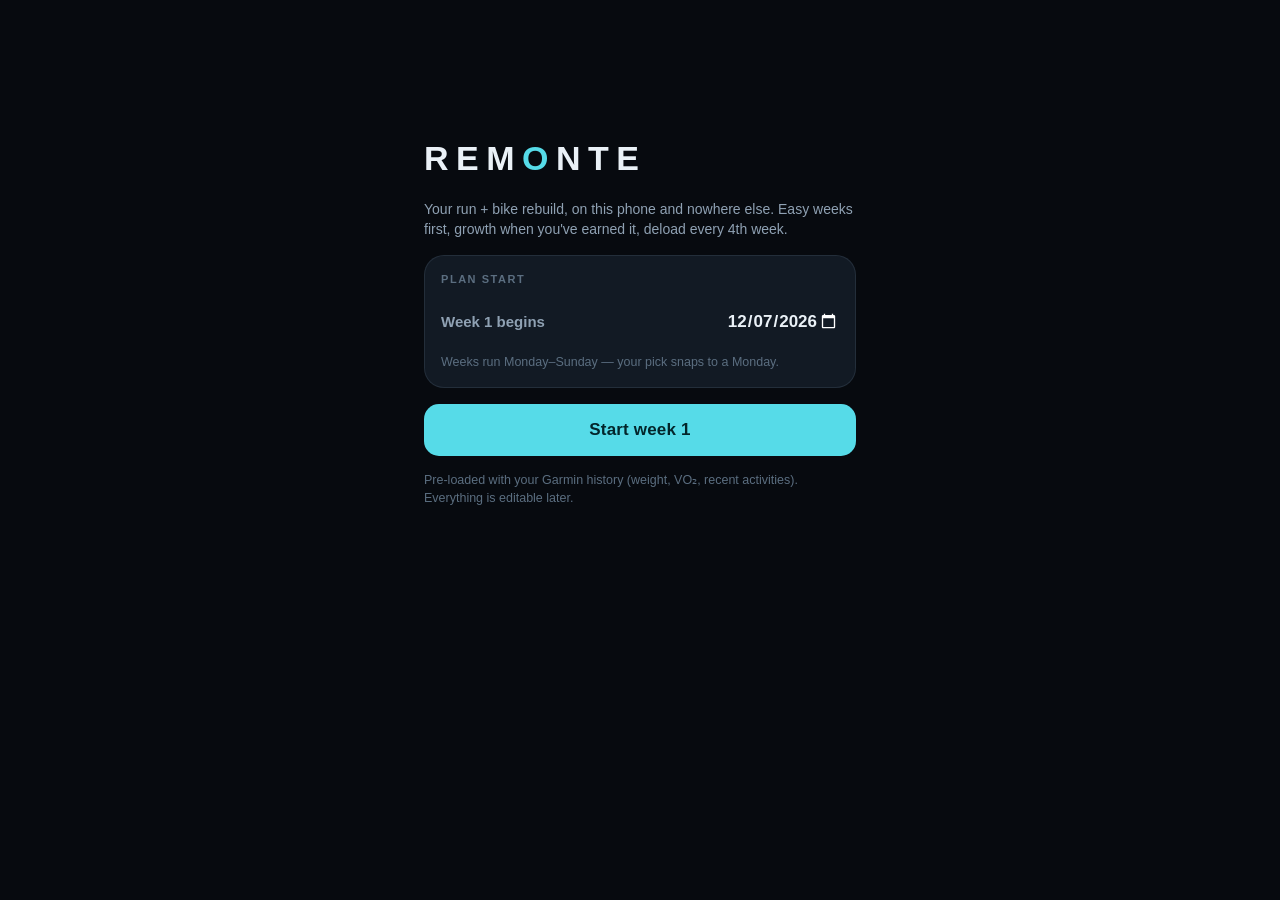
==== index.html @ d81b2fe9 "Add the app: UI, storage, charts, and PWA shell - index.html/app.css/app.js: four tabs + Sunday chec" ====
<!doctype html>
<html lang="en">
<head>
<meta charset="utf-8">
<meta name="viewport" content="width=device-width, initial-scale=1, viewport-fit=cover">
<title>Remonte</title>
<meta name="description" content="Run & bike rebuild — offline training log">
<meta name="theme-color" content="#070a0f">
<meta name="apple-mobile-web-app-capable" content="yes">
<meta name="mobile-web-app-capable" content="yes">
<meta name="apple-mobile-web-app-status-bar-style" content="black-translucent">
<meta name="apple-mobile-web-app-title" content="Remonte">
<link rel="manifest" href="./manifest.webmanifest">
<link rel="icon" href="./icons/icon-192.png">
<link rel="apple-touch-icon" sizes="180x180" href="./icons/apple-touch-icon.png">
<link rel="stylesheet" href="./app.css">
</head>
<body>
<div id="app">
  <div id="banner-slot"></div>
  <section class="tab-page" data-page="today"></section>
  <section class="tab-page" data-page="week"></section>
  <section class="tab-page" data-page="progress"></section>
  <section class="tab-page" data-page="settings"></section>
</div>

<button class="fab" id="fab" hidden aria-label="Log an activity">+</button>

<nav class="tabbar">
  <div class="inner">
    <button class="tab" data-tab="today" aria-label="Today">
      <svg viewBox="0 0 24 24"><circle cx="12" cy="12" r="4.2"/><path d="M12 3v2.4M12 18.6V21M3 12h2.4M18.6 12H21M5.6 5.6l1.7 1.7M16.7 16.7l1.7 1.7M18.4 5.6l-1.7 1.7M7.3 16.7l-1.7 1.7"/></svg>Today
    </button>
    <button class="tab" data-tab="week" aria-label="Week">
      <span class="dot" id="weekdot" hidden></span>
      <svg viewBox="0 0 24 24"><rect x="3.5" y="5" width="17" height="15.5" rx="3"/><path d="M3.5 10h17M8 3v4M16 3v4"/></svg>Week
    </button>
    <button class="tab" data-tab="progress" aria-label="Progress">
      <svg viewBox="0 0 24 24"><path d="M3 18.5l5.5-8 3.5 4.5 4-6.5 5 10z"/></svg>Progress
    </button>
    <button class="tab" data-tab="settings" aria-label="Settings">
      <svg viewBox="0 0 24 24"><path d="M4 7.5h16M4 12h16M4 16.5h16"/><circle cx="9" cy="7.5" r="2" fill="#070a0f"/><circle cx="15" cy="12" r="2" fill="#070a0f"/><circle cx="7" cy="16.5" r="2" fill="#070a0f"/></svg>Settings
    </button>
  </div>
</nav>

<div id="overlay-root"></div>
<div id="toast" role="status"></div>

<noscript><p style="padding:24px">Remonte needs JavaScript — there is no server, everything runs on your phone.</p></noscript>
<script type="module" src="./app.js"></script>
</body>
</html>
---- app.css ----
/* Remonte — dark only, glacier cyan. Mobile-first at 380 px; tap targets ≥ 44 px. */
:root{
  --bg:#070a0f; --panel:#0c1117; --card:#121a24; --card2:#16202c;
  --ink:#eaf1f7; --sub:#8fa1b3; --mut:#5b6e80; --line:rgba(148,178,204,.13);
  --cy:#56dbe8; --cy-ink:#03262b; --bike:#8e9df8; --sand:#e6d3a3; --bad:#ef6a5e;
  --z1:#5b8def; --z2:#41c98b; --z3:#e6c94d; --z4:#f08a3c; --z5:#ef5350;
  --tabbar-h:calc(64px + env(safe-area-inset-bottom));
}
*{margin:0;padding:0;box-sizing:border-box}
html{-webkit-text-size-adjust:100%}
body{
  background:var(--bg); color:var(--ink); overscroll-behavior-y:none;
  font-family:-apple-system,BlinkMacSystemFont,"SF Pro Text","Segoe UI",Roboto,"Helvetica Neue",Arial,sans-serif;
  line-height:1.4; -webkit-tap-highlight-color:transparent;
}
button{font:inherit;color:inherit;background:none;border:none;cursor:pointer}
input,select,textarea{font:inherit}

#app{max-width:480px;margin:0 auto;padding:calc(8px + env(safe-area-inset-top)) 16px calc(var(--tabbar-h) + 18px);min-height:100vh}
.tab-page{display:none;flex-direction:column;gap:12px;animation:fadein .18s ease}
.tab-page.on{display:flex}
@keyframes fadein{from{opacity:0;transform:translateY(4px)}to{opacity:1}}

/* ---------- type ---------- */
.eyebrow{font-size:11px;font-weight:700;letter-spacing:.16em;text-transform:uppercase;color:var(--mut)}
.eyebrow .cyt{color:var(--cy)}
h1.page{font-size:24px;font-weight:780;letter-spacing:-.01em;margin-top:2px}
.bignum{font-size:78px;font-weight:800;letter-spacing:-.045em;line-height:.95;font-variant-numeric:tabular-nums}
.bignum small{font-size:21px;font-weight:650;letter-spacing:0;color:var(--sub);margin-left:6px}
.midnum{font-size:36px;font-weight:800;letter-spacing:-.03em;font-variant-numeric:tabular-nums}
.unit{font-size:14px;color:var(--sub);font-weight:600}
.lab{font-size:11px;font-weight:700;letter-spacing:.14em;text-transform:uppercase;color:var(--mut)}

/* ---------- components ---------- */
.card{background:var(--card);border:1px solid var(--line);border-radius:20px;padding:16px}
.chip{display:inline-flex;align-items:center;gap:5px;padding:3px 10px;border-radius:999px;font-size:12px;font-weight:750;letter-spacing:.04em}
.zc0{background:#1a242f;color:var(--sub)}
.zc1{background:rgba(91,141,239,.16);color:#8fb2f5}
.zc2{background:rgba(65,201,139,.15);color:#6fdcab}
.zc3{background:rgba(230,201,77,.14);color:#ecd97c}
.zc4{background:rgba(240,138,60,.15);color:#f5ab6e}
.zc5{background:rgba(239,83,80,.15);color:#f58783}
.runc{background:rgba(86,219,232,.13);color:var(--cy)}
.bikec{background:rgba(142,157,248,.14);color:var(--bike)}
.restc{background:rgba(143,161,179,.12);color:var(--sub)}
.btn{display:flex;align-items:center;justify-content:center;gap:8px;width:100%;min-height:52px;border-radius:15px;background:var(--cy);color:var(--cy-ink);font-size:17px;font-weight:750;letter-spacing:.01em}
.btn:active{transform:scale(.985)}
.btn.ghost{background:transparent;border:1.5px solid var(--line);color:var(--sub);font-weight:650}
.btn.mini{min-height:44px;font-size:15px;border-radius:12px}
.btn.danger{background:transparent;border:1.5px solid rgba(239,106,94,.4);color:var(--bad)}
.btn[disabled]{opacity:.45}
.linkrow{display:flex;align-items:center;gap:8px;min-height:44px;color:var(--cy);font-size:14.5px;font-weight:600;width:100%;text-align:left}
.row-sub{color:var(--mut);font-size:12.5px}
.note-sub{color:var(--sub);font-size:14px;line-height:1.45}

/* ---------- banner & toast ---------- */
.banner{display:flex;align-items:center;gap:10px;background:rgba(230,211,163,.08);border:1px solid rgba(230,211,163,.3);border-radius:14px;padding:10px 12px;font-size:13.5px;color:var(--sand);margin-bottom:12px}
.banner button{min-height:44px;font-weight:700;color:var(--sand);text-decoration:underline}
#toast{position:fixed;left:50%;bottom:calc(var(--tabbar-h) + 16px);transform:translateX(-50%) translateY(8px);background:var(--card2);border:1px solid var(--line);color:var(--ink);padding:10px 18px;border-radius:12px;font-size:14.5px;font-weight:650;opacity:0;pointer-events:none;transition:opacity .2s,transform .2s;z-index:60;white-space:nowrap;box-shadow:0 10px 30px rgba(0,0,0,.5)}
#toast.show{opacity:1;transform:translateX(-50%) translateY(0)}

/* ---------- tab bar ---------- */
nav.tabbar{position:fixed;left:0;right:0;bottom:0;z-index:30;display:flex;justify-content:center;border-top:1px solid var(--line);background:rgba(9,13,18,.92);backdrop-filter:blur(14px);-webkit-backdrop-filter:blur(14px);padding-bottom:env(safe-area-inset-bottom)}
nav.tabbar .inner{display:flex;width:100%;max-width:480px}
.tab{flex:1;display:flex;flex-direction:column;align-items:center;gap:3px;color:var(--mut);font-size:10.5px;font-weight:600;padding:9px 0 7px;min-height:48px;position:relative}
.tab svg{width:23px;height:23px;stroke:currentColor;fill:none;stroke-width:1.9;stroke-linecap:round;stroke-linejoin:round}
.tab.on{color:var(--cy)}
.tab .dot{position:absolute;top:5px;right:26%;width:8px;height:8px;border-radius:50%;background:var(--cy)}

/* ---------- today ---------- */
.t-chips{display:flex;gap:8px;margin-bottom:14px;flex-wrap:wrap}
.t-block{margin-top:13px}
.t-pace-v{font-size:20px;font-weight:750;font-variant-numeric:tabular-nums}
.t-pace-v span{color:var(--mut);font-weight:600;font-size:13.5px}
.t-note{margin-top:12px;color:var(--sub);font-size:14px;line-height:1.45}
.t-actions{display:flex;flex-direction:column;gap:10px;margin-top:16px}
.weekmini{display:flex;align-items:center;gap:7px;justify-content:center;color:var(--mut);font-size:12.5px;font-weight:600;padding:6px 0}
.weekmini .d{width:9px;height:9px;border-radius:50%;background:#22303e}
.weekmini .d.f{background:var(--cy)}
.weekmini .d.s{background:transparent;border:1.5px solid var(--mut)}
.weekmini .d.t{background:transparent;border:2px solid var(--cy)}

/* ---------- week ---------- */
.tot{display:flex;flex-direction:column;gap:10px}
.tot .row{display:flex;align-items:center;gap:10px;font-size:13.5px;font-weight:650}
.tot .row .nm{width:38px;color:var(--sub)}
.bar{flex:1;height:9px;border-radius:5px;background:#1a2530;overflow:hidden;position:relative}
.bar i{position:absolute;top:0;bottom:0;left:0;border-radius:5px}
.tot .qty{min-width:96px;text-align:right;color:var(--sub);font-variant-numeric:tabular-nums;font-size:12.5px}
.days{display:flex;flex-direction:column;padding:4px 14px}
.day{display:flex;align-items:center;gap:12px;min-height:55px;border-bottom:1px solid var(--line);padding:4px 2px;width:100%;text-align:left}
.day:last-child{border-bottom:none}
.day.today{background:rgba(86,219,232,.06);border-radius:14px;border-bottom-color:transparent;padding:4px 10px;margin:0 -8px}
.day .dt{width:34px;text-align:center;flex:none}
.day .dt b{display:block;font-size:15px;font-weight:750}
.day .dt span{font-size:10px;color:var(--mut);font-weight:700;letter-spacing:.08em}
.day .ic{width:30px;height:30px;border-radius:9px;display:flex;align-items:center;justify-content:center;flex:none}
.day .ic svg{width:17px;height:17px;stroke:currentColor;fill:none;stroke-width:2;stroke-linecap:round;stroke-linejoin:round}
.day .tx{flex:1;min-width:0}
.day .tx b{display:block;font-size:15px;font-weight:700}
.day .tx span{display:block;font-size:12.5px;color:var(--mut);font-weight:550;white-space:nowrap;overflow:hidden;text-overflow:ellipsis}
.st{width:26px;height:26px;border-radius:50%;flex:none;display:flex;align-items:center;justify-content:center}
.st svg{width:15px;height:15px;stroke-width:2.6;stroke-linecap:round;stroke-linejoin:round;fill:none}
.st.done{background:rgba(86,219,232,.16)}.st.done svg{stroke:var(--cy)}
.st.skip{background:#1a242f}.st.skip svg{stroke:var(--mut)}
.st.pend{border:1.5px dashed #46586b}
.st.plan{border:1.5px solid #2c3947}
.st.now{border:2px solid var(--cy)}
.mix{display:flex;gap:12px}
.mix .half{flex:1;display:flex;align-items:center;justify-content:space-between;background:var(--card);border:1px solid var(--line);border-radius:16px;padding:10px 12px}
.mix .half .mlab{font-size:13px;color:var(--sub);font-weight:650}
.mix .half .mlab b{display:block;color:var(--ink);font-size:19px;font-weight:800}
.mix .ud{display:flex;flex-direction:column;gap:5px}
.mix .ud button{width:48px;height:27px;border-radius:8px;border:1.5px solid var(--line);color:var(--cy);display:flex;align-items:center;justify-content:center;font-weight:800;font-size:15px}
.mix .ud button:disabled{opacity:.3}
.unlock{display:flex;gap:12px;align-items:center}
.unlock .pips{display:flex;gap:5px;flex:none}
.unlock .pips i{width:11px;height:11px;border-radius:50%;background:#22303e}
.unlock .pips i.f{background:var(--cy)}
.unlock p{font-size:13.5px;color:var(--sub)}
.unlock p b{color:var(--ink)}
.fab{position:fixed;right:calc(50% - 240px + 18px);bottom:calc(var(--tabbar-h) + 18px);width:56px;height:56px;border-radius:18px;background:var(--card2);border:1px solid var(--line);color:var(--cy);font-size:30px;font-weight:600;display:flex;align-items:center;justify-content:center;box-shadow:0 10px 26px rgba(0,0,0,.5);z-index:25}
@media (max-width:512px){.fab{right:18px}}

/* ---------- sheets & modals ---------- */
.scrim{position:fixed;inset:0;background:rgba(3,6,9,.62);backdrop-filter:blur(2px);-webkit-backdrop-filter:blur(2px);z-index:40;opacity:0;transition:opacity .2s}
.scrim.show{opacity:1}
.sheet{position:fixed;left:50%;transform:translateX(-50%) translateY(102%);bottom:0;width:100%;max-width:480px;background:var(--card2);border-radius:30px 30px 0 0;padding:10px 20px calc(18px + env(safe-area-inset-bottom));z-index:45;box-shadow:0 -24px 60px rgba(0,0,0,.6);transition:transform .26s cubic-bezier(.32,.72,.33,1);max-height:88vh;overflow-y:auto}
.sheet.show{transform:translateX(-50%) translateY(0)}
.grab{width:42px;height:5px;border-radius:3px;background:#334252;margin:4px auto 14px}
.sh-title{font-size:20px;font-weight:750}
.sh-sub{color:var(--sub);font-size:13.5px;margin-top:1px;margin-bottom:4px}
.frow{display:flex;align-items:center;justify-content:space-between;gap:10px;min-height:52px;border-bottom:1px solid var(--line)}
.frow:last-of-type{border-bottom:none}
.frow .l{color:var(--sub);font-size:15px;font-weight:600;flex:none}
.frow input[type=number],.frow input[type=text],.frow input[type=date]{flex:1;text-align:right;background:none;border:none;color:var(--ink);font-size:17px;font-weight:700;font-variant-numeric:tabular-nums;min-height:44px;outline:none;min-width:0}
.frow input::placeholder{color:var(--mut);font-weight:600}
.frow input[type=date]{color-scheme:dark}
.frow .suffix{color:var(--mut);font-size:14px;font-weight:600;flex:none}
.stepper{display:flex;align-items:center;gap:12px}
.stepper button{width:46px;height:44px;border-radius:12px;border:1.5px solid var(--line);color:var(--cy);font-size:23px;font-weight:700;display:flex;align-items:center;justify-content:center}
.stepper .v{font-size:20px;font-weight:750;min-width:84px;text-align:center;font-variant-numeric:tabular-nums}
.seg{display:flex;gap:6px;padding:10px 0;border-bottom:1px solid var(--line);flex-wrap:wrap}
.seg button{min-height:44px;padding:0 13px;border-radius:11px;background:#1b2734;color:var(--sub);font-size:13.5px;font-weight:700;flex:1}
.seg button.on{background:var(--cy);color:var(--cy-ink)}
.rpe-row{display:flex;gap:5px;padding:12px 0;border-bottom:1px solid var(--line);align-items:center}
.rpe-row .l{color:var(--sub);font-size:15px;font-weight:600;margin-right:6px}
.rpe-row button{flex:1;height:34px;border-radius:8px;background:#1b2734;color:var(--sub);font-size:12.5px;font-weight:700}
.rpe-row button.on{background:var(--cy);color:var(--cy-ink)}
.sheet .btn{margin-top:12px}
.modal{position:fixed;left:50%;top:50%;transform:translate(-50%,-50%);width:calc(100% - 48px);max-width:380px;background:var(--card2);border:1px solid var(--line);border-radius:22px;padding:20px;z-index:50;box-shadow:0 30px 80px rgba(0,0,0,.6)}
.modal h2{font-size:18px;font-weight:750;margin-bottom:6px}
.modal p{color:var(--sub);font-size:14px;line-height:1.5;margin-bottom:14px}
.modal .btn{margin-top:8px}

/* ---------- check-in overlay ---------- */
.checkin{position:fixed;inset:0;z-index:46;background:var(--bg);overflow-y:auto;transform:translateY(100%);transition:transform .3s cubic-bezier(.32,.72,.33,1)}
.checkin.show{transform:translateY(0)}
.checkin .wrap{max-width:480px;margin:0 auto;padding:calc(14px + env(safe-area-inset-top)) 18px calc(24px + env(safe-area-inset-bottom));display:flex;flex-direction:column;gap:13px;min-height:100%}
.steps{display:flex;gap:6px;margin-top:10px}
.steps i{height:4px;border-radius:2px;flex:1;background:#22303e}
.steps i.f{background:var(--cy)}
.recap{display:flex;flex-wrap:wrap;gap:7px}
.recap .chip{background:var(--card2);border:1px solid var(--line);color:var(--sub);font-weight:650}
.recap .chip b{color:var(--ink)}
.feelgrid{display:flex;gap:8px}
.feelgrid button{flex:1;min-height:64px;border-radius:14px;background:var(--card);border:1.5px solid var(--line);display:flex;flex-direction:column;gap:2px;align-items:center;justify-content:center;color:var(--sub);font-size:11px;font-weight:650}
.feelgrid button b{font-size:22px;color:var(--ink)}
.feelgrid button.on{border-color:var(--cy);background:rgba(86,219,232,.08)}
.prop .top{display:flex;align-items:baseline;gap:10px}
.prop .rate{font-size:54px;font-weight:800;letter-spacing:-.03em;font-variant-numeric:tabular-nums;color:var(--cy)}
.prop .rec{font-size:11px;font-weight:750;letter-spacing:.1em;color:var(--cy);text-transform:uppercase;border:1px solid rgba(86,219,232,.4);padding:3px 8px;border-radius:999px;transition:opacity .2s}
.prop .why{color:var(--sub);font-size:14px;margin-top:4px}
input[type=range]{-webkit-appearance:none;appearance:none;width:100%;height:44px;background:transparent;margin-top:2px}
input[type=range]::-webkit-slider-runnable-track{height:6px;border-radius:3px;background:linear-gradient(90deg,#3a2b2b 0%,#22303e 57%,#1d3a40 100%)}
input[type=range]::-webkit-slider-thumb{-webkit-appearance:none;width:28px;height:28px;border-radius:50%;background:var(--cy);margin-top:-11px;box-shadow:0 2px 10px rgba(86,219,232,.5)}
input[type=range]::-moz-range-track{height:6px;border-radius:3px;background:#22303e}
input[type=range]::-moz-range-thumb{width:28px;height:28px;border-radius:50%;background:var(--cy);border:none}
.ticks{display:flex;justify-content:space-between;color:var(--mut);font-size:11px;font-weight:700;margin-top:-4px}
.nextline{display:flex;align-items:baseline;gap:8px;margin-top:12px}
.preview{margin-top:10px;border-top:1px solid var(--line)}
.pv{display:flex;align-items:center;gap:10px;min-height:38px;border-bottom:1px solid var(--line);font-size:14px}
.pv:last-child{border-bottom:none}
.pv .d{width:34px;color:var(--mut);font-weight:750;font-size:12px;letter-spacing:.06em;flex:none}
.pv .s{flex:1;font-weight:650}
.pv .m{font-variant-numeric:tabular-nums;font-weight:750}
.pv .m span{color:var(--mut);font-weight:600;font-size:12px}
.foot{color:var(--mut);font-size:12.5px;margin-top:10px;line-height:1.45}

/* ---------- progress ---------- */
.pc{display:flex;flex-direction:column;gap:8px}
.pc .hd{display:flex;align-items:baseline;justify-content:space-between;gap:8px}
.pc .stat{display:flex;align-items:baseline;gap:8px;flex-wrap:wrap}
.legend2{display:flex;gap:14px;flex-wrap:wrap;color:var(--mut);font-size:11.5px;font-weight:650}
.legend2 i{display:inline-block;width:9px;height:9px;border-radius:2.5px;margin-right:5px;vertical-align:-1px}
.callout{background:rgba(86,219,232,.07);border:1px solid rgba(86,219,232,.22);border-radius:14px;padding:10px 12px;font-size:13.5px;color:var(--sub);line-height:1.45}
.callout b{color:var(--cy)}
.cells{display:grid;grid-template-columns:repeat(12,1fr);gap:5px;margin-top:4px}
.cells i{height:26px;border-radius:6px;background:#1a2530}
svg text{font-family:inherit}

/* ---------- settings ---------- */
.group .gh{font-size:11px;font-weight:750;letter-spacing:.16em;text-transform:uppercase;color:var(--mut);margin:10px 4px 7px}
.scard{background:var(--card);border:1px solid var(--line);border-radius:20px;padding:4px 16px}
.srow{display:flex;align-items:center;min-height:52px;gap:10px;width:100%;text-align:left;border-bottom:1px solid var(--line)}
.srow:last-child{border-bottom:none}
.srow .l{flex:1;font-size:15px;font-weight:650}
.srow .l span{display:block;font-size:12px;color:var(--mut);font-weight:550;margin-top:1px}
.srow .v{font-size:15px;font-weight:700;color:var(--sub);font-variant-numeric:tabular-nums;flex:none}
.srow .v.add{color:var(--cy)}
.srow .v.danger{color:var(--bad)}
.srow .chev{color:var(--mut);font-size:17px;flex:none}
.zr{display:flex;align-items:center;gap:10px;min-height:42px;border-bottom:1px solid var(--line);font-size:14px}
.zr:last-of-type{border-bottom:none}
.zr .range{flex:1;font-weight:750;font-variant-numeric:tabular-nums}
.zr .what{color:var(--mut);font-size:12.5px;width:74px;flex:none}
.laychips{display:flex;gap:4px}
.laychips i{width:24px;height:24px;border-radius:7px;font-style:normal;font-size:10.5px;font-weight:800;display:flex;align-items:center;justify-content:center}
.lr{background:rgba(86,219,232,.16);color:var(--cy)}
.lb{background:rgba(142,157,248,.16);color:var(--bike)}
.lx{background:#1a242f;color:var(--mut)}

/* ---------- first run & recovery ---------- */
.firstrun{position:fixed;inset:0;z-index:55;background:var(--bg);overflow-y:auto}
.firstrun .wrap{max-width:480px;margin:0 auto;padding:15vh 24px 40px;display:flex;flex-direction:column;gap:16px}
.firstrun h1{font-size:34px;letter-spacing:.22em;font-weight:800}
.firstrun h1 em{color:var(--cy);font-style:normal}
.firstrun textarea{width:100%;height:120px;background:var(--card);color:var(--sub);border:1px solid var(--line);border-radius:12px;padding:10px;font-size:11px}

/* ---------- history list ---------- */
.hrow{display:flex;align-items:center;gap:11px;min-height:52px;border-bottom:1px solid var(--line);width:100%;text-align:left}
.hrow:last-child{border-bottom:none}
.hrow .hd2{flex:1;min-width:0}
.hrow .hd2 b{display:block;font-size:14.5px;font-weight:700}
.hrow .hd2 span{display:block;font-size:12px;color:var(--mut);white-space:nowrap;overflow:hidden;text-overflow:ellipsis}
.hrow .src{font-size:9.5px;letter-spacing:.08em;color:var(--mut);border:1px solid var(--line);border-radius:5px;padding:1px 5px;flex:none}

[hidden]{display:none!important}

@media (prefers-reduced-motion:reduce){
  *,*:before,*:after{animation:none!important;transition:none!important}
}
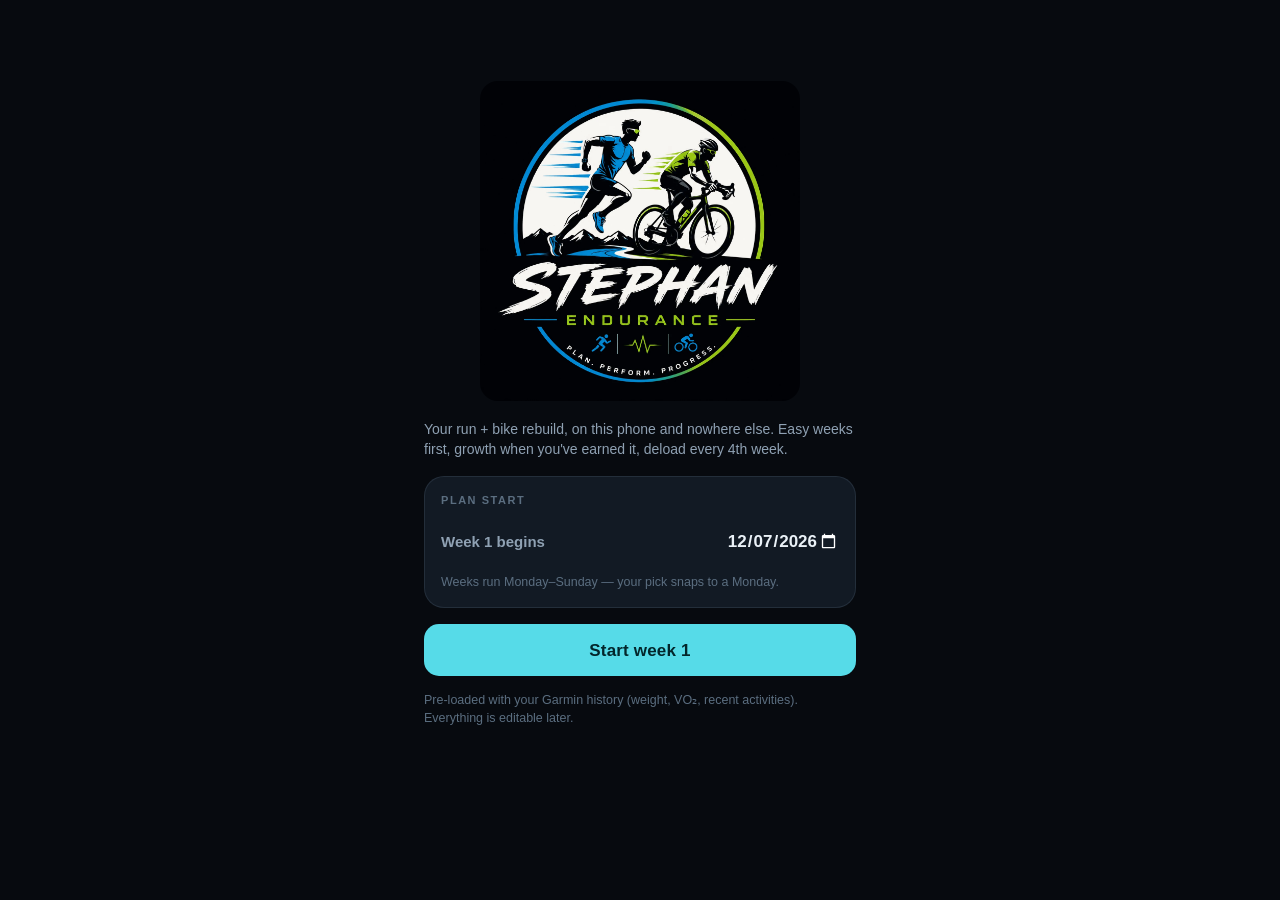
==== commit 028d9e34: "Add v1.6: ad-hoc workouts, gym reps+focus, leaner Progress, Diary tab A large batch refining the gym" ====
--- a/index.html
+++ b/index.html
@@ -21,6 +21,7 @@
   <section class="tab-page" data-page="today"></section>
   <section class="tab-page" data-page="week"></section>
   <section class="tab-page" data-page="progress"></section>
+  <section class="tab-page" data-page="coach"></section>
   <section class="tab-page" data-page="settings"></section>
 </div>
 
@@ -31,12 +32,15 @@
     <button class="tab" data-tab="today" aria-label="Today">
       <svg viewBox="0 0 24 24"><circle cx="12" cy="12" r="4.2"/><path d="M12 3v2.4M12 18.6V21M3 12h2.4M18.6 12H21M5.6 5.6l1.7 1.7M16.7 16.7l1.7 1.7M18.4 5.6l-1.7 1.7M7.3 16.7l-1.7 1.7"/></svg>Today
     </button>
-    <button class="tab" data-tab="week" aria-label="Week">
-      <span class="dot" id="weekdot" hidden></span>
-      <svg viewBox="0 0 24 24"><rect x="3.5" y="5" width="17" height="15.5" rx="3"/><path d="M3.5 10h17M8 3v4M16 3v4"/></svg>Week
+    <button class="tab" data-tab="week" aria-label="Diary">
+      <svg viewBox="0 0 24 24"><path d="M6 3.5h11a2 2 0 0 1 2 2v15l-3.2-2-3.3 2-3.3-2-3.2 2V5.5a2 2 0 0 1 2-2z"/><path d="M9 8.5h6M9 12.5h4"/></svg>Diary
     </button>
     <button class="tab" data-tab="progress" aria-label="Progress">
       <svg viewBox="0 0 24 24"><path d="M3 18.5l5.5-8 3.5 4.5 4-6.5 5 10z"/></svg>Progress
+    </button>
+    <button class="tab" data-tab="coach" aria-label="Coach">
+      <span class="dot" id="coachdot" hidden></span>
+      <svg viewBox="0 0 24 24"><path d="M12 3l8 4v5c0 4.5-3.2 7.3-8 9-4.8-1.7-8-4.5-8-9V7z"/><path d="M9 12l2 2 4-4"/></svg>Coach
     </button>
     <button class="tab" data-tab="settings" aria-label="Settings">
       <svg viewBox="0 0 24 24"><path d="M4 7.5h16M4 12h16M4 16.5h16"/><circle cx="9" cy="7.5" r="2" fill="#070a0f"/><circle cx="15" cy="12" r="2" fill="#070a0f"/><circle cx="7" cy="16.5" r="2" fill="#070a0f"/></svg>Settings
--- a/app.css
+++ b/app.css
@@ -94,8 +94,10 @@
 .day .dt{width:34px;text-align:center;flex:none}
 .day .dt b{display:block;font-size:15px;font-weight:750}
 .day .dt span{font-size:10px;color:var(--mut);font-weight:700;letter-spacing:.08em}
-.day .ic{width:30px;height:30px;border-radius:9px;display:flex;align-items:center;justify-content:center;flex:none}
-.day .ic svg{width:17px;height:17px;stroke:currentColor;fill:none;stroke-width:2;stroke-linecap:round;stroke-linejoin:round}
+.ic{width:30px;height:30px;border-radius:9px;display:flex;align-items:center;justify-content:center;flex:none}
+.ic svg{width:17px;height:17px;stroke:currentColor;fill:none;stroke-width:2;stroke-linecap:round;stroke-linejoin:round}
+.hikec{color:#7fd6c0;background:rgba(127,214,192,.14)}
+.gymc{color:#c98bdb;background:rgba(201,139,219,.15)}
 .day .tx{flex:1;min-width:0}
 .day .tx b{display:block;font-size:15px;font-weight:700}
 .day .tx span{display:block;font-size:12.5px;color:var(--mut);font-weight:550;white-space:nowrap;overflow:hidden;text-overflow:ellipsis}
@@ -119,15 +121,24 @@
 .unlock .pips i.f{background:var(--cy)}
 .unlock p{font-size:13.5px;color:var(--sub)}
 .unlock p b{color:var(--ink)}
+.cw{display:flex;align-items:center;gap:10px;min-height:46px;border-bottom:1px solid var(--line)}
+.cw:last-of-type{border-bottom:none}
+.cw .d{width:62px;flex:none;display:flex;flex-direction:column}
+.cw .d b{font-size:14px}
+.cw .d span{font-size:11px;color:var(--mut)}
+.cw .t{flex:1;display:flex;flex-direction:column}
+.cw .t b{font-size:15px;font-variant-numeric:tabular-nums}
+.cw .t span{font-size:12px;color:var(--mut)}
 .fab{position:fixed;right:calc(50% - 240px + 18px);bottom:calc(var(--tabbar-h) + 18px);width:56px;height:56px;border-radius:18px;background:var(--card2);border:1px solid var(--line);color:var(--cy);font-size:30px;font-weight:600;display:flex;align-items:center;justify-content:center;box-shadow:0 10px 26px rgba(0,0,0,.5);z-index:25}
 @media (max-width:512px){.fab{right:18px}}
 
 /* ---------- sheets & modals ---------- */
 .scrim{position:fixed;inset:0;background:rgba(3,6,9,.62);backdrop-filter:blur(2px);-webkit-backdrop-filter:blur(2px);z-index:40;opacity:0;transition:opacity .2s}
 .scrim.show{opacity:1}
-.sheet{position:fixed;left:50%;transform:translateX(-50%) translateY(102%);bottom:0;width:100%;max-width:480px;background:var(--card2);border-radius:30px 30px 0 0;padding:10px 20px calc(18px + env(safe-area-inset-bottom));z-index:45;box-shadow:0 -24px 60px rgba(0,0,0,.6);transition:transform .26s cubic-bezier(.32,.72,.33,1);max-height:88vh;overflow-y:auto}
+.sheet{position:fixed;left:50%;transform:translateX(-50%) translateY(102%);bottom:0;width:100%;max-width:480px;background:var(--card2);border-radius:30px 30px 0 0;padding:10px 20px calc(18px + env(safe-area-inset-bottom));z-index:45;box-shadow:0 -24px 60px rgba(0,0,0,.6);transition:transform .26s cubic-bezier(.32,.72,.33,1);max-height:88vh;overflow-y:auto;overscroll-behavior:contain}
 .sheet.show{transform:translateX(-50%) translateY(0)}
-.grab{width:42px;height:5px;border-radius:3px;background:#334252;margin:4px auto 14px}
+.grab{width:42px;height:5px;border-radius:3px;background:#334252;margin:4px auto 14px;position:relative;touch-action:none}
+.grab::before{content:"";position:absolute;left:-80px;right:-80px;top:-12px;bottom:-18px}
 .sh-title{font-size:20px;font-weight:750}
 .sh-sub{color:var(--sub);font-size:13.5px;margin-top:1px;margin-bottom:4px}
 .frow{display:flex;align-items:center;justify-content:space-between;gap:10px;min-height:52px;border-bottom:1px solid var(--line)}
@@ -147,6 +158,11 @@
 .rpe-row .l{color:var(--sub);font-size:15px;font-weight:600;margin-right:6px}
 .rpe-row button{flex:1;height:34px;border-radius:8px;background:#1b2734;color:var(--sub);font-size:12.5px;font-weight:700}
 .rpe-row button.on{background:var(--cy);color:var(--cy-ink)}
+.type-row{display:flex;gap:8px;padding:12px 0;border-bottom:1px solid var(--line);align-items:center}
+.type-row .l{color:var(--sub);font-size:15px;font-weight:600;flex:none}
+.type-row .opts{display:flex;gap:5px;flex:1;flex-wrap:wrap;justify-content:flex-end}
+.type-row .opts button{height:34px;padding:0 11px;border-radius:9px;background:#1b2734;color:var(--sub);font-size:12.5px;font-weight:700}
+.type-row .opts button.on{background:var(--cy);color:var(--cy-ink)}
 .sheet .btn{margin-top:12px}
 .modal{position:fixed;left:50%;top:50%;transform:translate(-50%,-50%);width:calc(100% - 48px);max-width:380px;background:var(--card2);border:1px solid var(--line);border-radius:22px;padding:20px;z-index:50;box-shadow:0 30px 80px rgba(0,0,0,.6)}
 .modal h2{font-size:18px;font-weight:750;margin-bottom:6px}
@@ -219,10 +235,12 @@
 .lr{background:rgba(86,219,232,.16);color:var(--cy)}
 .lb{background:rgba(142,157,248,.16);color:var(--bike)}
 .lx{background:#1a242f;color:var(--mut)}
+.lg{background:rgba(201,139,219,.18);color:#c98bdb}
 
 /* ---------- first run & recovery ---------- */
 .firstrun{position:fixed;inset:0;z-index:55;background:var(--bg);overflow-y:auto}
-.firstrun .wrap{max-width:480px;margin:0 auto;padding:15vh 24px 40px;display:flex;flex-direction:column;gap:16px}
+.firstrun .wrap{max-width:480px;margin:0 auto;padding:9vh 24px 40px;display:flex;flex-direction:column;gap:16px}
+.fr-logo{display:block;width:min(78%,320px);margin:0 auto 2px;border-radius:18px}
 .firstrun h1{font-size:34px;letter-spacing:.22em;font-weight:800}
 .firstrun h1 em{color:var(--cy);font-style:normal}
 .firstrun textarea{width:100%;height:120px;background:var(--card);color:var(--sub);border:1px solid var(--line);border-radius:12px;padding:10px;font-size:11px}
@@ -237,6 +255,172 @@
 
 [hidden]{display:none!important}
 
+/* ---------- v1.2 ---------- */
+.stepper input.dur{width:74px;text-align:center;background:none;border:none;color:var(--ink);font-size:20px;font-weight:750;font-variant-numeric:tabular-nums;outline:none}
+.eval-chip{display:inline-flex;align-items:center;gap:7px;margin-top:10px;font-size:13px;color:var(--sub);font-weight:600}
+.eval-chip i{width:9px;height:9px;border-radius:50%;flex:none}
+
+/* import review */
+.imp-row{display:flex;flex-direction:column;gap:7px;padding:11px 0;border-bottom:1px solid var(--line)}
+.imp-info b{font-size:14px}
+.imp-info span{display:block;font-size:12px;color:var(--mut);margin-top:1px}
+.imp-seg{padding:0;border:none}
+.imp-seg button{min-height:38px;font-size:12.5px}
+
+/* switch */
+.switch{width:42px;height:25px;border-radius:13px;background:#26323f;flex:none;position:relative;transition:background .15s}
+.switch::after{content:"";position:absolute;top:3px;left:3px;width:19px;height:19px;border-radius:50%;background:#8aa0b3;transition:transform .15s,background .15s}
+.switch.on{background:rgba(86,219,232,.35)}
+.switch.on::after{transform:translateX(17px);background:var(--cy)}
+.srow.tog{cursor:pointer}
+
+/* progress header + cards */
+.phead{display:flex;align-items:center;justify-content:space-between}
+.iconbtn{width:40px;height:40px;border-radius:12px;border:1px solid var(--line);color:var(--cy);display:flex;align-items:center;justify-content:center}
+.iconbtn svg{width:21px;height:21px;stroke:currentColor;fill:none;stroke-width:1.9;stroke-linecap:round;stroke-linejoin:round}
+.chartwrap{margin-top:2px}
+.tapx{letter-spacing:.04em}
+.lk{background:none;border:none;color:var(--cy);font:inherit;letter-spacing:.04em;cursor:pointer}
+.pc .hd{display:flex;align-items:center;justify-content:space-between;gap:8px}
+
+/* heatmap */
+.heat{display:grid;grid-template-columns:repeat(14,1fr);gap:5px;margin:6px 0 8px}
+.heat i{aspect-ratio:1;border-radius:5px}
+
+/* personal bests */
+.pbs{display:grid;grid-template-columns:1fr 1fr;gap:8px;margin-top:4px}
+.pb{display:flex;flex-direction:column;gap:1px;background:#121b24;border:1px solid var(--line);border-radius:13px;padding:10px 12px;text-align:left}
+.pb .pl{font-size:11.5px;color:var(--mut);font-weight:600}
+.pb .pv{font-size:19px;font-weight:800;font-variant-numeric:tabular-nums}
+.pb .pd{font-size:10.5px;color:var(--mut)}
+.sel{flex:1;text-align:right;background:none;border:none;color:var(--ink);font-size:16px;font-weight:700;outline:none;color-scheme:dark}
+
+/* customize list */
+.cust-list{margin:2px 0 4px}
+.cust-row{display:flex;align-items:center;gap:10px;min-height:50px;border-bottom:1px solid var(--line);background:var(--card2)}
+.cust-row.dragging{opacity:.6}
+.cust-row .l{flex:1;font-size:15px;font-weight:600}
+.cust-row .drag{color:var(--mut);font-size:18px;cursor:grab;touch-action:none;letter-spacing:-3px;padding:0 2px}
+
+/* coach */
+.cmini{display:flex;gap:9px;align-items:flex-start;font-size:13.5px;color:var(--sub);line-height:1.45;padding:5px 0}
+.cmini b{color:var(--ink)}
+.cdot{width:9px;height:9px;border-radius:50%;flex:none;margin-top:5px}
+.cgroup{display:flex;flex-direction:column;gap:10px;margin-top:6px}
+.cgroup .gh{font-size:11px;font-weight:700;letter-spacing:.14em;text-transform:uppercase;color:var(--mut);margin-top:6px}
+.coachcard{padding:14px 16px}
+.cc-top{display:flex;align-items:center;gap:9px}
+.cc-top b{flex:1;font-size:15.5px}
+.cc-x{color:var(--mut);font-size:22px;line-height:1;width:30px;height:30px;flex:none}
+.cc-body{margin-top:7px;font-size:14px;color:var(--sub);line-height:1.45}
+.cc-why{margin-top:6px;font-size:12px;color:var(--mut);line-height:1.4}
+.coachcard .btn.mini{margin-top:11px}
+
+/* v1.3 */
+.rangebar{display:flex;align-items:center;gap:8px;margin:2px 0 4px;flex-wrap:wrap}
+.iconbtn.sm{width:34px;height:34px;font-size:20px;line-height:1}
+.rangesel{background:#121b24;border:1px solid var(--line);color:var(--ink);border-radius:10px;padding:7px 9px;font-size:13px;font-weight:600;color-scheme:dark}
+.rglabel{font-size:11.5px;color:var(--mut);font-weight:600;flex-basis:100%}
+.avgline{font-size:12px;color:var(--sub);font-weight:600;margin:4px 0 2px}
+.ctabs{display:inline-flex;background:#121b24;border:1px solid var(--line);border-radius:9px;padding:2px}
+.ctab{min-height:26px;padding:0 10px;border-radius:7px;background:transparent;color:var(--mut);font-size:11px;font-weight:700}
+.ctab.on{background:var(--cy);color:var(--cy-ink)}
+
+/* v1.4 — week/month toggle, segmented picker, load focus, VO₂ gauge */
+.unitseg{display:inline-flex;background:#121b24;border:1px solid var(--line);border-radius:10px;padding:2px}
+.useg{min-height:30px;padding:0 11px;border-radius:8px;background:transparent;color:var(--mut);font-size:12px;font-weight:700}
+.useg.on{background:var(--cy);color:var(--cy-ink)}
+.segpick{display:inline-flex;gap:6px;margin-left:auto}
+.segpick button{min-height:42px;padding:0 18px;border-radius:11px;background:#1b2734;color:var(--sub);font-size:13.5px;font-weight:700}
+.segpick button.on{background:var(--cy);color:var(--cy-ink)}
+.lf{display:flex;flex-direction:column;gap:9px;margin:8px 0 2px}
+.lf-row{display:flex;align-items:center;gap:9px}
+.lf-name{flex:0 0 104px;font-size:12px;font-weight:600;color:var(--sub);display:flex;align-items:center;gap:6px}
+.lf-name i{width:9px;height:9px;border-radius:3px;flex:none}
+.lf-track{position:relative;flex:1;height:12px;background:#16202b;border-radius:6px}
+.lf-opt{position:absolute;top:-2px;bottom:-2px;background:rgba(255,255,255,.08);border-left:2px solid rgba(255,255,255,.55);border-right:2px solid rgba(255,255,255,.55);border-radius:2px;pointer-events:none}
+.lf-fill{position:absolute;top:0;bottom:0;left:0;border-radius:6px;opacity:.92}
+.lf-val{flex:none;width:38px;text-align:right;font-size:12px;font-weight:700;font-variant-numeric:tabular-nums;color:var(--mut)}
+.lf-val.ok{color:var(--cy)}
+.vo2top{display:flex;justify-content:space-between;align-items:flex-start;gap:10px}
+.vo2cat{flex:none;text-align:center;width:116px}
+.vo2cat-lab{font-size:14px;font-weight:800;line-height:1.05;margin-top:-4px}
+.vo2cat-lab small{display:block;font-size:9.5px;font-weight:600;color:var(--mut);letter-spacing:.02em;text-transform:none}
+.catbar .cv small{font-size:10px;font-weight:600;color:var(--mut)}
+.streakgrid{display:grid;grid-template-columns:repeat(4,1fr);gap:8px;margin-top:10px}
+.streakgrid div{background:#121b24;border:1px solid var(--line);border-radius:11px;padding:9px 6px;text-align:center}
+.streakgrid b{display:block;font-size:18px;font-weight:800;font-variant-numeric:tabular-nums}
+.streakgrid span{font-size:10px;color:var(--mut);line-height:1.2;display:block;margin-top:2px}
+.catbars{display:flex;flex-direction:column;gap:7px;margin-top:4px}
+.catbar{display:flex;align-items:center;gap:9px}
+.catbar .cl{flex:0 0 84px;font-size:12.5px;color:var(--sub);font-weight:600;text-transform:capitalize}
+.catbar .bar{flex:1;height:9px;background:#16202b;border-radius:5px;overflow:hidden}
+.catbar .bar i{display:block;height:100%;border-radius:5px}
+.catbar .cv{flex:none;font-size:12px;font-weight:700;font-variant-numeric:tabular-nums;color:var(--ink)}
+
+/* v1.5 — gym: weekly-mix sheet, workout page, live timer */
+.mixrow{display:flex;align-items:center;justify-content:space-between;padding:13px 2px;border-bottom:1px solid var(--line)}
+.mixrow .l{font-size:14px;font-weight:600}
+.mixrow .ud{display:inline-flex;align-items:center;gap:14px}
+.mixrow .ud b{min-width:18px;text-align:center;font-size:17px;font-variant-numeric:tabular-nums}
+.mixrow .ud button{width:38px;height:38px;border-radius:11px;background:#1b2734;color:var(--ink);font-size:20px;line-height:1}
+
+.seeact{margin-left:6px;color:var(--cy)!important;white-space:nowrap}
+
+.wpg-head{display:flex;flex-direction:column;gap:2px;position:relative}
+.wpg-head .iconbtn{position:absolute;right:-4px;top:-2px;font-size:18px}
+.wpg-meta{display:flex;gap:7px;flex-wrap:wrap}
+.wpg-venue{display:flex;align-items:center;gap:10px;margin-top:2px}
+.wpg-blocks{display:flex;flex-direction:column;gap:11px}
+.wblock{background:#121b24;border:1px solid var(--line);border-radius:13px;padding:11px 13px}
+.wblock-hd{display:flex;justify-content:space-between;align-items:baseline;margin-bottom:7px}
+.wblock-hd b{font-size:14px}
+.wblock-hd span{font-size:11px;color:var(--mut);font-weight:600}
+.wex{display:grid;grid-template-columns:1fr auto;gap:1px 8px;padding:7px 0;border-top:1px solid rgba(148,178,204,.08)}
+.wex:first-of-type{border-top:none}
+.wex-n{font-size:13.5px;font-weight:650}
+.wex-n .uni{font-style:normal;font-size:10px;color:var(--sand);font-weight:600;margin-left:4px}
+.wex-i{grid-column:1;font-size:11.5px;color:var(--sub);line-height:1.35}
+.wex-act{grid-row:1 / span 2;grid-column:2;display:flex;flex-direction:column;gap:4px;align-items:flex-end;justify-content:center}
+.wex-act .lk{font-size:11px}
+.wex-act .bad{color:var(--bad)}
+
+.wtimer{display:flex;flex-direction:column;align-items:center;gap:14px;text-align:center;flex:1;justify-content:center;min-height:70vh;border-radius:18px;padding:22px 16px;position:relative}
+.wtimer.work{background:radial-gradient(120% 80% at 50% 0%,rgba(86,219,232,.12),transparent)}
+.wtimer.rest{background:radial-gradient(120% 80% at 50% 0%,rgba(201,139,219,.12),transparent)}
+.wtimer-x{position:absolute;right:6px;top:2px;font-size:18px}
+.wt-stage{font-size:12px;letter-spacing:.08em;text-transform:uppercase;color:var(--mut);font-weight:700}
+.wt-name{font-size:26px;font-weight:800;line-height:1.1}
+.wt-name .uni{font-style:normal;font-size:13px;color:var(--sand)}
+.wt-count{font-size:88px;font-weight:800;font-variant-numeric:tabular-nums;line-height:1}
+.wtimer.work .wt-count{color:var(--cy)}
+.wtimer.rest .wt-count{color:#c98bdb}
+.wt-instr{font-size:13px;color:var(--sub);max-width:320px;line-height:1.4}
+.wt-next{font-size:12.5px;color:var(--mut);font-weight:600}
+.wt-ctrls{display:flex;gap:10px;width:100%;max-width:320px;margin-top:6px}
+.wt-ctrls .btn{flex:1}
+.wt-prog{width:100%;max-width:320px;height:5px;border-radius:3px;background:#1a242f;overflow:hidden}
+.wt-prog i{display:block;height:100%;background:var(--cy);transition:width .3s linear}
+.wpg-chips{display:flex;flex-wrap:wrap;gap:6px}
+.fchip{min-height:32px;padding:0 11px;border-radius:9px;background:#1b2734;color:var(--sub);font-size:12px;font-weight:700}
+.fchip.on{background:var(--cy);color:var(--cy-ink)}
+.wtimer.reps{background:radial-gradient(120% 80% at 50% 0%,rgba(230,161,60,.14),transparent)}
+.wt-reps{font-size:74px;font-weight:800;line-height:1;color:var(--sand)}
+.wt-reps small{display:block;font-size:14px;color:var(--sub);font-weight:600;margin-top:4px}
+.wt-done{min-width:210px}
+.adhoc-acts{display:flex;gap:8px;margin-top:4px}
+.adhoc-act{flex:1}
+.diary-nav{display:flex;align-items:center;gap:10px;margin:2px 0 6px}
+.dy-label{flex:1;text-align:center;font-size:15px;font-weight:700}
+.dy-label small{display:block;font-size:11.5px;color:var(--mut);font-weight:600}
+.dsum{display:flex;flex-direction:column;gap:9px}
+.dsum-row{display:flex;align-items:center;gap:10px}
+.dsum-nm{flex:0 0 70px;display:flex;align-items:center;gap:7px;font-size:13.5px;font-weight:700}
+.dsum-nm i{width:9px;height:9px;border-radius:3px;flex:none}
+.dsum-ct{flex:none;font-size:13px;font-weight:700;color:var(--cy);font-variant-numeric:tabular-nums}
+.dsum-v{flex:1;text-align:right;font-size:11.5px;color:var(--sub);font-weight:600}
+.hlist{padding:2px 14px;max-height:none}
+
 @media (prefers-reduced-motion:reduce){
   *,*:before,*:after{animation:none!important;transition:none!important}
 }
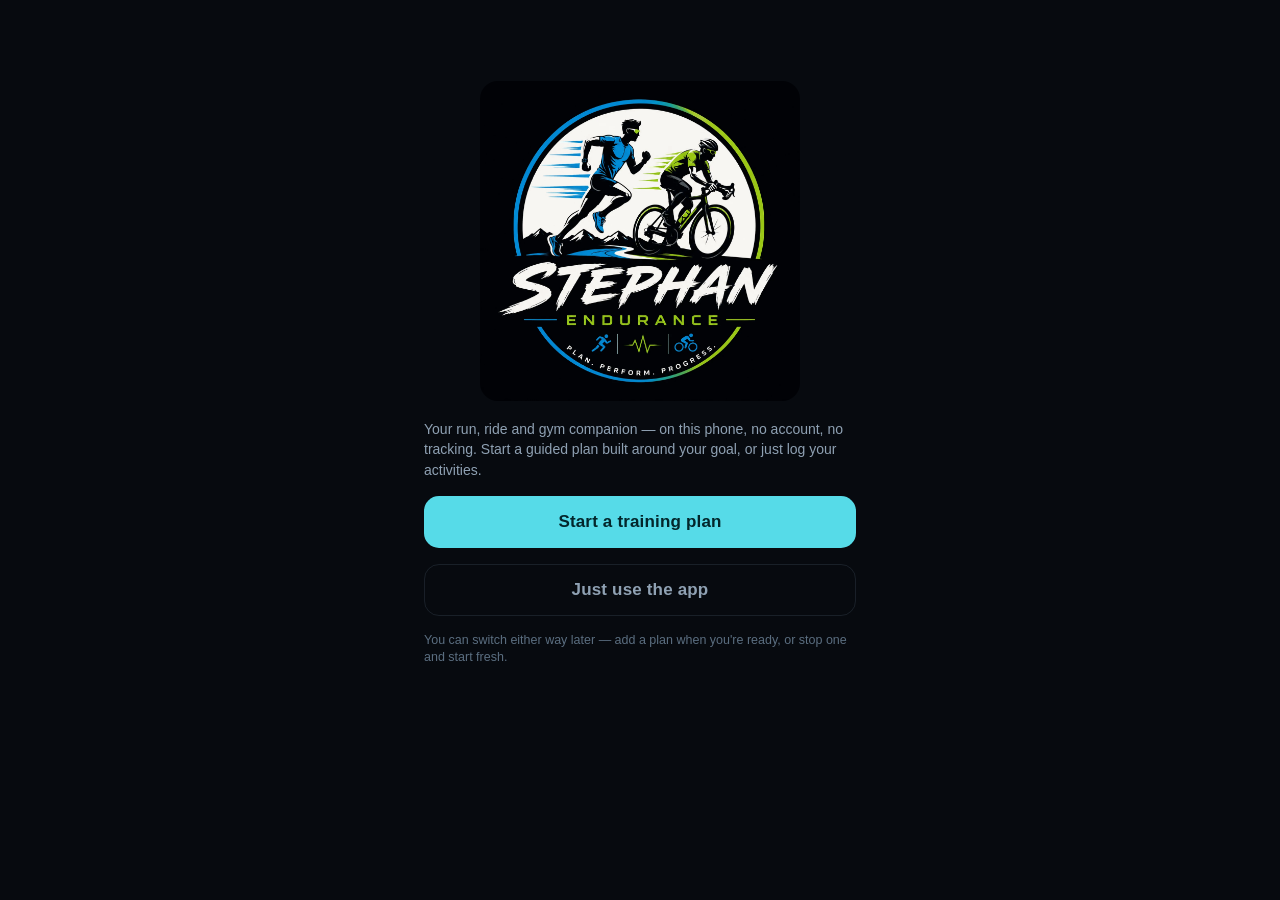
==== commit 492e984a: "Balance band, session review+link, race-day block, layout editor, polish - balance graph: shaded 12-" ====
--- a/index.html
+++ b/index.html
@@ -32,14 +32,14 @@
     <button class="tab" data-tab="today" aria-label="Today">
       <svg viewBox="0 0 24 24"><circle cx="12" cy="12" r="4.2"/><path d="M12 3v2.4M12 18.6V21M3 12h2.4M18.6 12H21M5.6 5.6l1.7 1.7M16.7 16.7l1.7 1.7M18.4 5.6l-1.7 1.7M7.3 16.7l-1.7 1.7"/></svg>Today
     </button>
-    <button class="tab" data-tab="week" aria-label="Diary">
-      <svg viewBox="0 0 24 24"><path d="M6 3.5h11a2 2 0 0 1 2 2v15l-3.2-2-3.3 2-3.3-2-3.2 2V5.5a2 2 0 0 1 2-2z"/><path d="M9 8.5h6M9 12.5h4"/></svg>Diary
+    <button class="tab" data-tab="week" aria-label="This Week">
+      <svg viewBox="0 0 24 24"><path d="M6 3.5h11a2 2 0 0 1 2 2v15l-3.2-2-3.3 2-3.3-2-3.2 2V5.5a2 2 0 0 1 2-2z"/><path d="M9 8.5h6M9 12.5h4"/></svg>This Week
     </button>
     <button class="tab" data-tab="progress" aria-label="Progress">
       <svg viewBox="0 0 24 24"><path d="M3 18.5l5.5-8 3.5 4.5 4-6.5 5 10z"/></svg>Progress
     </button>
     <button class="tab" data-tab="coach" aria-label="Coach">
-      <span class="dot" id="coachdot" hidden></span>
+      <span class="tabbadge" id="coachbadge" hidden></span>
       <svg viewBox="0 0 24 24"><path d="M12 3l8 4v5c0 4.5-3.2 7.3-8 9-4.8-1.7-8-4.5-8-9V7z"/><path d="M9 12l2 2 4-4"/></svg>Coach
     </button>
     <button class="tab" data-tab="settings" aria-label="Settings">
--- a/app.css
+++ b/app.css
@@ -2,7 +2,7 @@
 :root{
   --bg:#070a0f; --panel:#0c1117; --card:#121a24; --card2:#16202c;
   --ink:#eaf1f7; --sub:#8fa1b3; --mut:#5b6e80; --line:rgba(148,178,204,.13);
-  --cy:#56dbe8; --cy-ink:#03262b; --bike:#8e9df8; --sand:#e6d3a3; --bad:#ef6a5e;
+  --cy:#56dbe8; --cy-ink:#03262b; --bike:#8e9df8; --sand:#e6d3a3; --bad:#ef6a5e; --run:#ff7a66;
   --z1:#5b8def; --z2:#41c98b; --z3:#e6c94d; --z4:#f08a3c; --z5:#ef5350;
   --tabbar-h:calc(64px + env(safe-area-inset-bottom));
 }
@@ -40,7 +40,7 @@
 .zc3{background:rgba(230,201,77,.14);color:#ecd97c}
 .zc4{background:rgba(240,138,60,.15);color:#f5ab6e}
 .zc5{background:rgba(239,83,80,.15);color:#f58783}
-.runc{background:rgba(86,219,232,.13);color:var(--cy)}
+.runc{background:rgba(255,122,102,.14);color:var(--run)}
 .bikec{background:rgba(142,157,248,.14);color:var(--bike)}
 .restc{background:rgba(143,161,179,.12);color:var(--sub)}
 .btn{display:flex;align-items:center;justify-content:center;gap:8px;width:100%;min-height:52px;border-radius:15px;background:var(--cy);color:var(--cy-ink);font-size:17px;font-weight:750;letter-spacing:.01em}
@@ -66,6 +66,7 @@
 .tab svg{width:23px;height:23px;stroke:currentColor;fill:none;stroke-width:1.9;stroke-linecap:round;stroke-linejoin:round}
 .tab.on{color:var(--cy)}
 .tab .dot{position:absolute;top:5px;right:26%;width:8px;height:8px;border-radius:50%;background:var(--cy)}
+.tabbadge{position:absolute;top:2px;right:22%;min-width:16px;height:16px;padding:0 4px;border-radius:8px;background:var(--bad);color:#fff;font-size:10px;font-weight:800;display:flex;align-items:center;justify-content:center;line-height:1}
 
 /* ---------- today ---------- */
 .t-chips{display:flex;gap:8px;margin-bottom:14px;flex-wrap:wrap}
@@ -96,7 +97,8 @@
 .day .dt span{font-size:10px;color:var(--mut);font-weight:700;letter-spacing:.08em}
 .ic{width:30px;height:30px;border-radius:9px;display:flex;align-items:center;justify-content:center;flex:none}
 .ic svg{width:17px;height:17px;stroke:currentColor;fill:none;stroke-width:2;stroke-linecap:round;stroke-linejoin:round}
-.hikec{color:#7fd6c0;background:rgba(127,214,192,.14)}
+.hikec{color:#e0a24a;background:rgba(224,162,74,.15)}
+.trailc{color:#8fe06a;background:rgba(143,224,106,.14)}
 .gymc{color:#c98bdb;background:rgba(201,139,219,.15)}
 .day .tx{flex:1;min-width:0}
 .day .tx b{display:block;font-size:15px;font-weight:700}
@@ -108,6 +110,34 @@
 .st.pend{border:1.5px dashed #46586b}
 .st.plan{border:1.5px solid #2c3947}
 .st.now{border:2px solid var(--cy)}
+/* grouped day: one date column, the day's activities stacked to its right */
+.day-group{display:flex;gap:12px;border-bottom:1px solid var(--line);padding:4px 2px}
+.day-group:last-child{border-bottom:none}
+.day-group.today{background:rgba(86,219,232,.06);border-radius:14px;border-bottom-color:transparent;padding:6px 10px;margin:0 -8px}
+.day-group .dt{width:34px;text-align:center;flex:none;padding-top:9px}
+.day-group .dt b{display:block;font-size:15px;font-weight:750}
+.day-group .dt span{font-size:10px;color:var(--mut);font-weight:700;letter-spacing:.08em}
+.day-group .acts{flex:1;min-width:0;display:flex;flex-direction:column}
+.dayact{display:flex;align-items:center;gap:10px;min-height:46px;width:100%;text-align:left;padding:3px 0}
+.dayact + .dayact{border-top:1px solid var(--line)}
+.dayact .tx{flex:1;min-width:0}
+.dayact .tx b{display:block;font-size:15px;font-weight:700}
+.dayact .tx span{display:block;font-size:12.5px;color:var(--mut);font-weight:550;white-space:nowrap;overflow:hidden;text-overflow:ellipsis}
+.streakcard{cursor:pointer}
+.linklist{max-height:52vh;overflow-y:auto;margin:2px -4px}
+/* race-day hero */
+.raceday{display:flex;gap:16px;align-items:center}
+.rd-ring{position:relative;flex:none;width:132px;height:132px;display:flex;align-items:center;justify-content:center}
+.rd-center{position:absolute;inset:0;display:flex;flex-direction:column;align-items:center;justify-content:center}
+.rd-trophy{font-size:20px;line-height:1.1}
+.rd-center b{font-size:30px;font-weight:800;line-height:1.05}
+.rd-center small{font-size:10px;color:var(--mut);letter-spacing:.07em;text-transform:uppercase}
+.rd-info{flex:1;min-width:0}
+.rd-title{font-size:17px;font-weight:760}
+.rd-sub{font-size:12.5px;color:var(--sub);margin:2px 0 8px}
+.rd-phase{margin-left:8px;color:var(--sand);font-weight:700}
+.rd-line{display:flex;justify-content:space-between;font-size:13px;padding:4px 0;border-top:1px solid var(--line)}
+.rd-line span{color:var(--sub)}.rd-line b{font-variant-numeric:tabular-nums}
 .mix{display:flex;gap:12px}
 .mix .half{flex:1;display:flex;align-items:center;justify-content:space-between;background:var(--card);border:1px solid var(--line);border-radius:16px;padding:10px 12px}
 .mix .half .mlab{font-size:13px;color:var(--sub);font-weight:650}
@@ -183,6 +213,29 @@
 .feelgrid button{flex:1;min-height:64px;border-radius:14px;background:var(--card);border:1.5px solid var(--line);display:flex;flex-direction:column;gap:2px;align-items:center;justify-content:center;color:var(--sub);font-size:11px;font-weight:650}
 .feelgrid button b{font-size:22px;color:var(--ink)}
 .feelgrid button.on{border-color:var(--cy);background:rgba(86,219,232,.08)}
+.goalgrid{display:flex;flex-direction:column;gap:8px}
+.goalgrid button{display:block;width:100%;text-align:left;padding:12px 15px;border:1.5px solid var(--line);border-radius:15px;background:var(--card);font-size:12.5px;color:var(--mut);font-weight:550}
+.goalgrid button b{display:block;font-size:15px;color:var(--ink);font-weight:700;margin-bottom:1px}
+.goalgrid button.on{border-color:var(--cy);background:rgba(86,219,232,.08)}
+.goalgrid button.on b{color:var(--cy)}
+.lyday{gap:10px}
+.lyday.sel{background:rgba(86,219,232,.10);border-radius:12px;border-bottom-color:transparent}
+.lychips2{display:flex;gap:5px;flex-wrap:wrap;flex:1}
+.laychip{font-style:normal;font-size:11.5px;font-weight:700;padding:3px 9px;border-radius:8px}
+.laychip.lr{background:rgba(255,122,102,.16);color:#ff9a86}
+.laychip.lb{background:rgba(142,157,248,.16);color:#aab4fb}
+.laychip.lg{background:rgba(201,139,219,.16);color:#d7a6e6}
+.laychip.lx{background:#1a242f;color:var(--mut)}
+.laychip[data-rm]{cursor:pointer}
+.lybudget{display:flex;gap:14px;font-size:12px;color:var(--sub);font-weight:600;padding:2px 6px}
+.lybudget b{color:var(--ink)}
+.lyrow{display:flex;align-items:center;gap:8px;flex-wrap:wrap;min-height:46px;border-bottom:1px solid var(--line);padding:6px 0}
+.lyrow:last-child{border-bottom:none}
+.lyd{flex:0 0 38px;font-weight:700;font-size:13px;color:var(--sub)}
+.lyrow .lychips2{flex:1 1 90px;min-width:80px}
+.lyadds{display:flex;gap:4px;margin-left:auto}
+.lyadd{font-size:11.5px;font-weight:700;padding:4px 8px;border-radius:8px;border:1px solid var(--line);color:var(--cy);background:var(--card)}
+.lyadd:disabled{opacity:.3;color:var(--mut)}
 .prop .top{display:flex;align-items:baseline;gap:10px}
 .prop .rate{font-size:54px;font-weight:800;letter-spacing:-.03em;font-variant-numeric:tabular-nums;color:var(--cy)}
 .prop .rec{font-size:11px;font-weight:750;letter-spacing:.1em;color:var(--cy);text-transform:uppercase;border:1px solid rgba(86,219,232,.4);padding:3px 8px;border-radius:999px;transition:opacity .2s}
@@ -226,6 +279,9 @@
 .srow .v.add{color:var(--cy)}
 .srow .v.danger{color:var(--bad)}
 .srow .chev{color:var(--mut);font-size:17px;flex:none}
+.srow .v.sum{color:var(--mut);font-weight:600;font-size:14px}
+.srow.snav .l{font-weight:700}
+.sback{display:inline-flex;align-items:center;color:var(--cy);font-weight:700;font-size:15px;padding:2px 2px 8px;background:none;border:none}
 .zr{display:flex;align-items:center;gap:10px;min-height:42px;border-bottom:1px solid var(--line);font-size:14px}
 .zr:last-of-type{border-bottom:none}
 .zr .range{flex:1;font-weight:750;font-variant-numeric:tabular-nums}
@@ -252,6 +308,14 @@
 .hrow .hd2 b{display:block;font-size:14.5px;font-weight:700}
 .hrow .hd2 span{display:block;font-size:12px;color:var(--mut);white-space:nowrap;overflow:hidden;text-overflow:ellipsis}
 .hrow .src{font-size:9.5px;letter-spacing:.08em;color:var(--mut);border:1px solid var(--line);border-radius:5px;padding:1px 5px;flex:none}
+/* v1.7.3 — swipe-to-delete rows + sticky headers */
+.swipe{position:relative;overflow:hidden}
+.swipe-del{position:absolute;top:0;right:0;height:100%;width:88px;border:none;background:var(--bad);color:#fff;font-weight:750;font-size:14px}
+.swipe-content{position:relative;z-index:1;background:var(--card);transition:transform .2s;touch-action:pan-y}
+.toast .undo{margin-left:12px;color:var(--cy);font-weight:800;background:none;border:none;font-size:14px}
+.stickybar{position:sticky;top:env(safe-area-inset-top);z-index:20;background:var(--bg);padding:8px 0;border-bottom:1px solid var(--line)}
+/* paint the iPhone status-bar strip opaque so scrolled content can't show behind the clock/battery */
+body::before{content:"";position:fixed;top:0;left:0;right:0;height:env(safe-area-inset-top);background:var(--bg);z-index:25;pointer-events:none}
 
 [hidden]{display:none!important}
 
@@ -325,6 +389,33 @@
 .ctabs{display:inline-flex;background:#121b24;border:1px solid var(--line);border-radius:9px;padding:2px}
 .ctab{min-height:26px;padding:0 10px;border-radius:7px;background:transparent;color:var(--mut);font-size:11px;font-weight:700}
 .ctab.on{background:var(--cy);color:var(--cy-ink)}
+.ctabwrap{display:flex;gap:6px;align-items:center;flex-wrap:wrap;justify-content:flex-end}
+.substat{margin:1px 2px 9px;display:flex;gap:8px;align-items:center;flex-wrap:wrap}
+.perftypes{margin:9px 0 4px}
+.perftypes .ctabs{display:flex;width:100%}
+.perftypes .ctab{flex:1;text-align:center;min-height:30px;font-size:12px}
+
+/* v1.7 — duration wheel, status chips, accordion settings, coach unread */
+.frow-wheel{min-height:0;align-items:stretch}
+.dwheel{position:relative;height:144px;overflow-y:scroll;scroll-snap-type:y mandatory;-webkit-overflow-scrolling:touch;flex:1;margin-left:auto;max-width:170px;
+  -webkit-mask-image:linear-gradient(#0000,#000 32%,#000 68%,#0000);mask-image:linear-gradient(#0000,#000 32%,#000 68%,#0000);scrollbar-width:none}
+.dwheel::-webkit-scrollbar{display:none}
+.dwheel::before{content:"";position:absolute;left:0;right:0;top:54px;height:36px;border-top:1px solid var(--line);border-bottom:1px solid var(--line);pointer-events:none}
+.dwheel-pad{height:54px}
+.dwheel-item{height:36px;scroll-snap-align:center;display:flex;align-items:baseline;justify-content:center;gap:5px;color:var(--mut);opacity:.5}
+.dwheel-item b{font-size:19px;font-weight:750;font-variant-numeric:tabular-nums}
+.dwheel-item i{font-size:11px;font-style:normal;font-weight:600}
+.dwheel-item.sel{color:var(--ink);opacity:1}
+.dwheel-item.sel b{color:var(--cy)}
+/* collapsible Settings groups */
+.group.collapsed .scard{display:none}
+.ghtap{display:flex;align-items:center;justify-content:space-between;width:100%;background:none;border:none;padding:0;margin:10px 4px 7px;color:var(--mut);font-size:11px;font-weight:750;letter-spacing:.16em;text-transform:uppercase}
+.ghtap .ghx{display:flex;align-items:center;gap:8px}
+.ghtap .ghsum{color:var(--sub);letter-spacing:.04em;text-transform:none;font-weight:700;font-size:12px}
+.ghtap .chev{color:var(--mut);font-size:16px}
+/* coach unread */
+.coachcard.unread{border-color:#2a4a55}
+.unread-dot{width:8px;height:8px;border-radius:50%;background:var(--cy);flex:none;margin-right:2px}
 
 /* v1.4 — week/month toggle, segmented picker, load focus, VO₂ gauge */
 .unitseg{display:inline-flex;background:#121b24;border:1px solid var(--line);border-radius:10px;padding:2px}
@@ -340,8 +431,10 @@
 .lf-track{position:relative;flex:1;height:12px;background:#16202b;border-radius:6px}
 .lf-opt{position:absolute;top:-2px;bottom:-2px;background:rgba(255,255,255,.08);border-left:2px solid rgba(255,255,255,.55);border-right:2px solid rgba(255,255,255,.55);border-radius:2px;pointer-events:none}
 .lf-fill{position:absolute;top:0;bottom:0;left:0;border-radius:6px;opacity:.92}
-.lf-val{flex:none;width:38px;text-align:right;font-size:12px;font-weight:700;font-variant-numeric:tabular-nums;color:var(--mut)}
+.lf-fill.over{opacity:1;filter:brightness(1.45) saturate(1.1)}
+.lf-val{flex:none;width:58px;text-align:right;font-size:12px;font-weight:700;font-variant-numeric:tabular-nums;color:var(--ink)}
 .lf-val.ok{color:var(--cy)}
+.lf-val small{display:block;font-size:9.5px;color:var(--mut);font-weight:600}
 .vo2top{display:flex;justify-content:space-between;align-items:flex-start;gap:10px}
 .vo2cat{flex:none;text-align:center;width:116px}
 .vo2cat-lab{font-size:14px;font-weight:800;line-height:1.05;margin-top:-4px}
@@ -351,6 +444,26 @@
 .streakgrid div{background:#121b24;border:1px solid var(--line);border-radius:11px;padding:9px 6px;text-align:center}
 .streakgrid b{display:block;font-size:18px;font-weight:800;font-variant-numeric:tabular-nums}
 .streakgrid span{font-size:10px;color:var(--mut);line-height:1.2;display:block;margin-top:2px}
+/* v1.7.1 — Today activity summary cards */
+.benefitc{background:rgba(143,161,179,.14);color:var(--sub)}
+.actcard{display:block;width:100%;text-align:left;padding:14px 16px;margin-top:10px}
+.act-top{display:flex;align-items:center;gap:10px}
+.act-top .ic{width:34px;height:34px;border-radius:10px;display:flex;align-items:center;justify-content:center;flex:none}
+.act-top .ic svg{width:20px;height:20px;stroke:currentColor;fill:none;stroke-width:1.9;stroke-linecap:round;stroke-linejoin:round}
+.act-title{display:flex;flex-direction:column;min-width:0}
+.act-title b{font-size:16px;font-weight:750}
+.act-title span{font-size:12px;color:var(--mut);white-space:nowrap;overflow:hidden;text-overflow:ellipsis}
+.act-chips{display:flex;gap:6px;flex-wrap:wrap;margin:11px 0 2px}
+.actgrid{display:grid;grid-template-columns:repeat(3,1fr);gap:8px;margin-top:10px}
+.actcell{background:#121b24;border:1px solid var(--line);border-radius:11px;padding:9px 8px;text-align:center}
+.actcell b{display:block;font-size:15px;font-weight:800;font-variant-numeric:tabular-nums}
+.actcell span{font-size:10px;color:var(--mut);display:block;margin-top:2px}
+.dstats .actcell{padding:9px 5px}
+.dstats .actcell b{font-size:14px}
+.dsptabs{display:flex;gap:8px;flex-wrap:wrap}
+.dsptab{display:inline-flex;align-items:center;gap:6px;padding:6px 13px;border-radius:999px;border:1.5px solid var(--line);color:var(--sub);font-size:13px;font-weight:700}
+.dsptab i{display:inline-flex}
+.dsptab i svg{width:16px;height:16px;stroke:currentColor;fill:none;stroke-width:1.9;stroke-linecap:round;stroke-linejoin:round}
 .catbars{display:flex;flex-direction:column;gap:7px;margin-top:4px}
 .catbar{display:flex;align-items:center;gap:9px}
 .catbar .cl{flex:0 0 84px;font-size:12.5px;color:var(--sub);font-weight:600;text-transform:capitalize}
@@ -379,6 +492,9 @@
 .wex{display:grid;grid-template-columns:1fr auto;gap:1px 8px;padding:7px 0;border-top:1px solid rgba(148,178,204,.08)}
 .wex:first-of-type{border-top:none}
 .wex-n{font-size:13.5px;font-weight:650}
+.exi{display:inline-flex;width:17px;height:17px;vertical-align:-3px;margin-right:6px;color:#c98bdb}
+.exi svg{width:17px;height:17px;stroke:currentColor;fill:none;stroke-width:2;stroke-linecap:round;stroke-linejoin:round}
+.wt-name .exi{width:30px;height:30px;vertical-align:-7px;margin-right:9px}.wt-name .exi svg{width:30px;height:30px}
 .wex-n .uni{font-style:normal;font-size:10px;color:var(--sand);font-weight:600;margin-left:4px}
 .wex-i{grid-column:1;font-size:11.5px;color:var(--sub);line-height:1.35}
 .wex-act{grid-row:1 / span 2;grid-column:2;display:flex;flex-direction:column;gap:4px;align-items:flex-end;justify-content:center}
@@ -419,7 +535,12 @@
 .dsum-nm i{width:9px;height:9px;border-radius:3px;flex:none}
 .dsum-ct{flex:none;font-size:13px;font-weight:700;color:var(--cy);font-variant-numeric:tabular-nums}
 .dsum-v{flex:1;text-align:right;font-size:11.5px;color:var(--sub);font-weight:600}
+.dsum-total{border-top:1px solid var(--line);padding-top:9px;margin-top:2px}
+.dsum-total .dsum-nm,.dsum-total .dsum-ct{color:var(--ink)}
 .hlist{padding:2px 14px;max-height:none}
+.diary-filter{display:flex;gap:8px;margin:0 0 6px}
+.diary-filter .rangesel{flex:1}
+.wktot{margin-top:10px;text-align:center;font-size:13px;font-weight:700;color:var(--cy);font-variant-numeric:tabular-nums}
 
 @media (prefers-reduced-motion:reduce){
   *,*:before,*:after{animation:none!important;transition:none!important}
